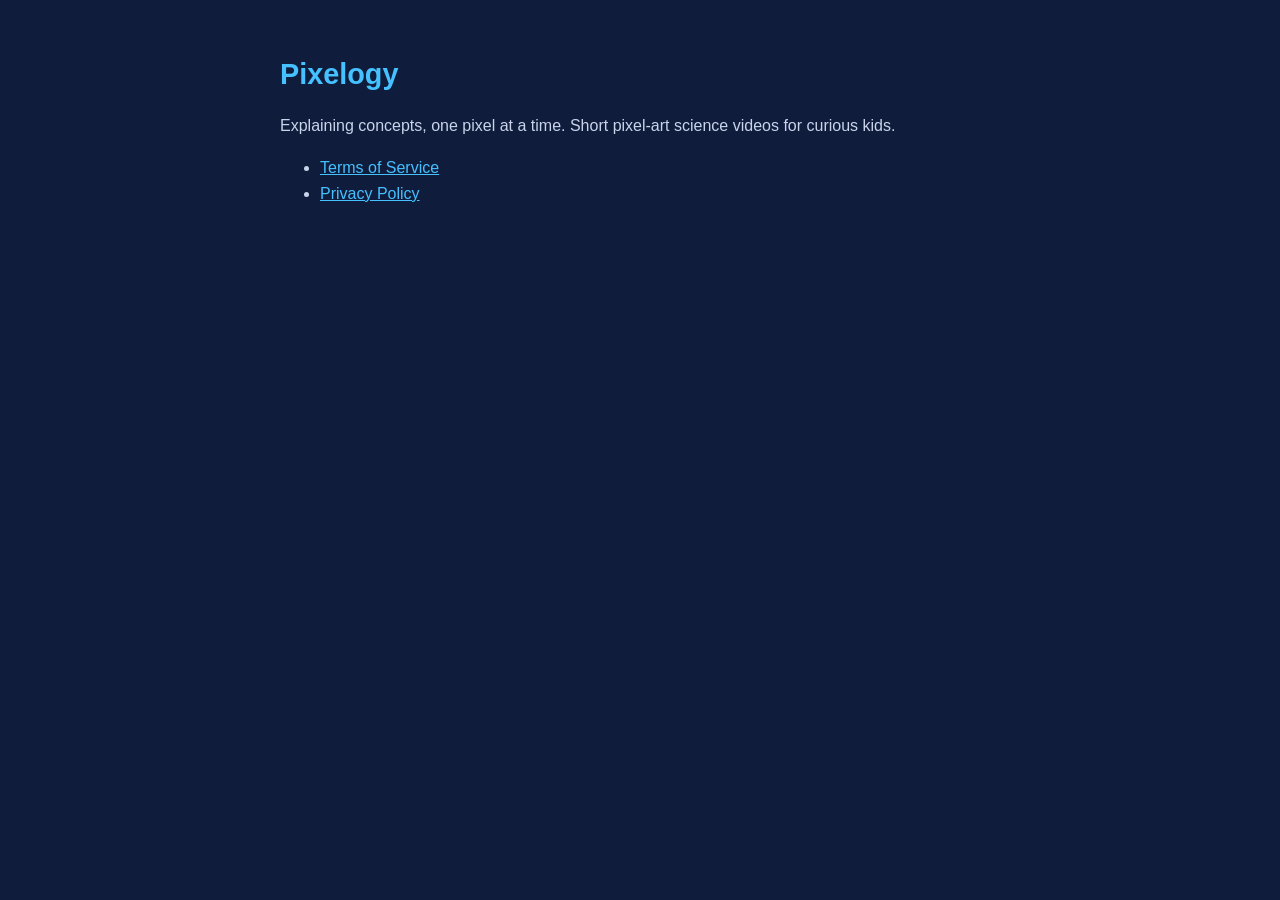
==== index.html @ db0f1daa "Pixelogy Terms of Service and Privacy Policy Co-Authored-By: Claude Opus 5.5 <noreply@anthropic.com>" ====
<!doctype html>
<html lang="en"><head><meta charset="utf-8"><meta name="viewport" content="width=device-width, initial-scale=1">
<title>Pixelogy</title><link rel="stylesheet" href="style.css"></head>
<body><main>
<h1>Pixelogy</h1>
<p>Explaining concepts, one pixel at a time. Short pixel-art science videos for curious kids.</p>
<ul><li><a href="terms.html">Terms of Service</a></li><li><a href="privacy.html">Privacy Policy</a></li></ul>
</main></body></html>
---- style.css ----
:root { color-scheme: light dark; --bg: #0F1C3C; --fg: #F2F7FF; --muted: #C9D3EA; --accent: #45C1FF; }
body { margin: 0; background: var(--bg); color: var(--fg); font: 16px/1.6 -apple-system, "Segoe UI", Roboto, sans-serif; }
main { max-width: 720px; margin: 0 auto; padding: 32px 16px 64px; }
h1 { color: var(--accent); font-size: 1.8rem; margin-bottom: 0; }
h2 { font-size: 1.15rem; margin-top: 2rem; }
p, li { color: var(--muted); }
a { color: var(--accent); }
.updated { color: var(--muted); font-size: .9rem; }
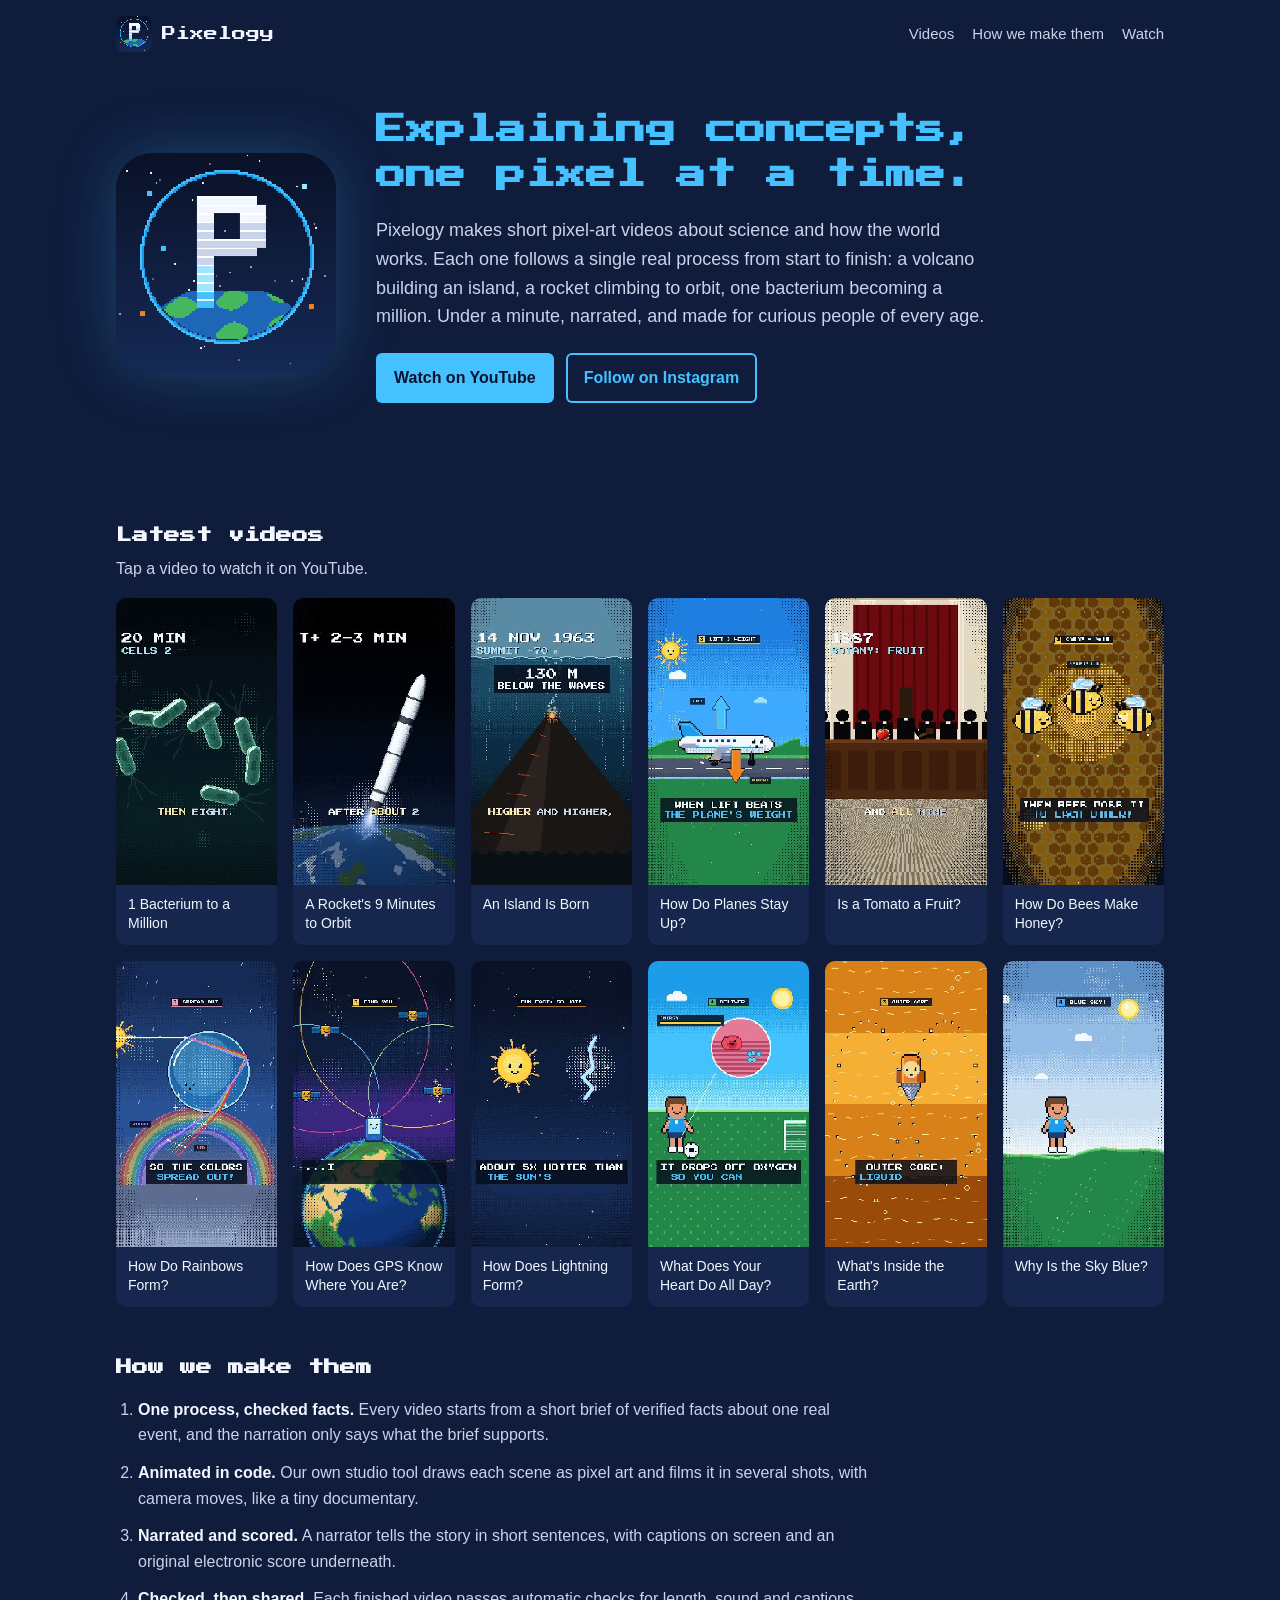
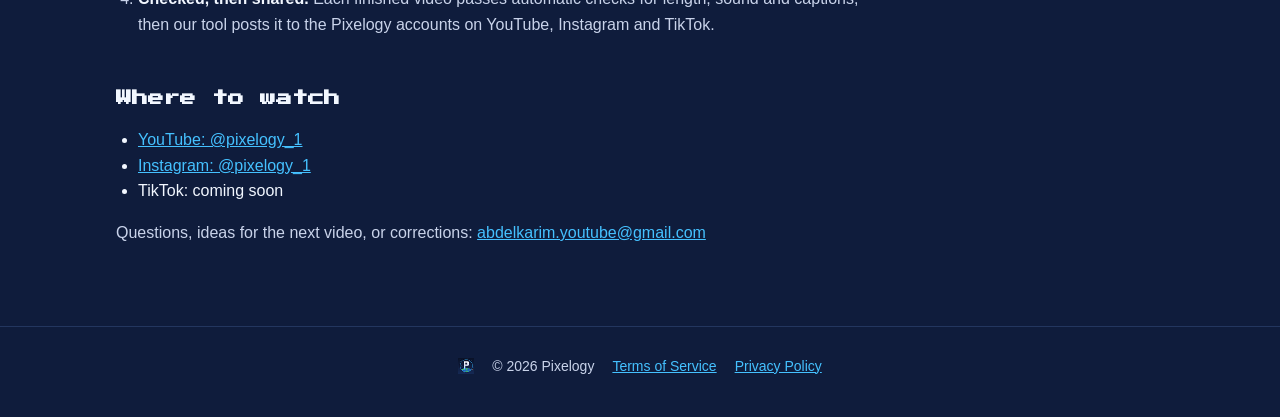
==== commit ba964027: "Full Pixelogy homepage with videos; app icon as favicon on every page Co-Authored-By: Claude Opus 5." ====
--- a/index.html
+++ b/index.html
@@ -1,8 +1,94 @@
 <!doctype html>
-<html lang="en"><head><meta charset="utf-8"><meta name="viewport" content="width=device-width, initial-scale=1">
-<title>Pixelogy</title><link rel="stylesheet" href="style.css"></head>
-<body><main>
-<h1>Pixelogy</h1>
-<p>Explaining concepts, one pixel at a time. Short pixel-art science videos for curious kids.</p>
-<ul><li><a href="terms.html">Terms of Service</a></li><li><a href="privacy.html">Privacy Policy</a></li></ul>
-</main></body></html>
+<html lang="en">
+<head>
+<meta charset="utf-8">
+<meta name="viewport" content="width=device-width, initial-scale=1">
+<title>Pixelogy</title>
+<meta name="description" content="Pixelogy explains concepts one pixel at a time: short pixel-art science videos that show a real process unfold, from an island rising out of the sea to a rocket reaching orbit.">
+<link rel="icon" href="favicon.ico" sizes="48x48">
+<link rel="icon" type="image/png" sizes="32x32" href="favicon-32.png">
+<link rel="icon" type="image/png" sizes="16x16" href="favicon-16.png">
+<link rel="apple-touch-icon" href="apple-touch-icon.png">
+<meta property="og:title" content="Pixelogy">
+<meta property="og:description" content="Explaining concepts, one pixel at a time.">
+<meta property="og:image" content="https://achedmi.github.io/pixelogy-legal/img/icon-512.png">
+<link rel="preconnect" href="https://fonts.googleapis.com">
+<link rel="preconnect" href="https://fonts.gstatic.com" crossorigin>
+<link href="https://fonts.googleapis.com/css2?family=Press+Start+2P&display=swap" rel="stylesheet">
+<link rel="stylesheet" href="style.css">
+</head>
+<body class="home">
+
+<header class="bar">
+  <a class="brand" href="./"><img src="img/icon-512.png" alt="" width="36" height="36"> Pixelogy</a>
+  <nav><a href="#videos">Videos</a><a href="#how">How we make them</a><a href="#watch">Watch</a></nav>
+</header>
+
+<section class="hero">
+  <img class="hero-icon" src="img/icon-512.png" alt="Pixelogy logo: a pixel-art letter P standing on a small planet" width="220" height="220">
+  <div>
+    <h1>Explaining concepts,<br>one pixel at a time.</h1>
+    <p class="lead">Pixelogy makes short pixel-art videos about science and how the world works. Each one follows a single
+      real process from start to finish: a volcano building an island, a rocket climbing to orbit, one bacterium becoming a million.
+      Under a minute, narrated, and made for curious people of every age.</p>
+    <p class="cta">
+      <a class="btn" href="https://www.youtube.com/@pixelogy_1">Watch on YouTube</a>
+      <a class="btn ghost" href="https://www.instagram.com/pixelogy_1/">Follow on Instagram</a>
+    </p>
+  </div>
+</section>
+
+<main>
+<section id="videos">
+  <h2>Latest videos</h2>
+  <p class="sub">Tap a video to watch it on YouTube.</p>
+  <div class="grid">
+    <a class="card" href="https://youtube.com/shorts/Mu6Yr5nCujo"><img src="img/videos/Mu6Yr5nCujo.jpg" alt="" loading="lazy"><span>1 Bacterium to a Million</span></a>
+    <a class="card" href="https://youtube.com/shorts/N99w0MsRdAw"><img src="img/videos/N99w0MsRdAw.jpg" alt="" loading="lazy"><span>A Rocket's 9 Minutes to Orbit</span></a>
+    <a class="card" href="https://youtube.com/shorts/LlFf1L_BiDs"><img src="img/videos/LlFf1L_BiDs.jpg" alt="" loading="lazy"><span>An Island Is Born</span></a>
+    <a class="card" href="https://youtube.com/shorts/ZWMvXfl6b7A"><img src="img/videos/ZWMvXfl6b7A.jpg" alt="" loading="lazy"><span>How Do Planes Stay Up?</span></a>
+    <a class="card" href="https://youtube.com/shorts/uPKyZ64xYpw"><img src="img/videos/uPKyZ64xYpw.jpg" alt="" loading="lazy"><span>Is a Tomato a Fruit?</span></a>
+    <a class="card" href="https://youtube.com/shorts/8iGvHS9BIvs"><img src="img/videos/8iGvHS9BIvs.jpg" alt="" loading="lazy"><span>How Do Bees Make Honey?</span></a>
+    <a class="card" href="https://youtube.com/shorts/9AKcnZ9T_8E"><img src="img/videos/9AKcnZ9T_8E.jpg" alt="" loading="lazy"><span>How Do Rainbows Form?</span></a>
+    <a class="card" href="https://youtube.com/shorts/a6PI0dTTP-s"><img src="img/videos/a6PI0dTTP-s.jpg" alt="" loading="lazy"><span>How Does GPS Know Where You Are?</span></a>
+    <a class="card" href="https://youtube.com/shorts/CshQLfKQYN8"><img src="img/videos/CshQLfKQYN8.jpg" alt="" loading="lazy"><span>How Does Lightning Form?</span></a>
+    <a class="card" href="https://youtube.com/shorts/HG00rkV09h8"><img src="img/videos/HG00rkV09h8.jpg" alt="" loading="lazy"><span>What Does Your Heart Do All Day?</span></a>
+    <a class="card" href="https://youtube.com/shorts/QHmWig1QD-Y"><img src="img/videos/QHmWig1QD-Y.jpg" alt="" loading="lazy"><span>What's Inside the Earth?</span></a>
+    <a class="card" href="https://youtube.com/shorts/BrEqnXkrmms"><img src="img/videos/BrEqnXkrmms.jpg" alt="" loading="lazy"><span>Why Is the Sky Blue?</span></a>
+  </div>
+</section>
+
+<section id="how">
+  <h2>How we make them</h2>
+  <ol class="steps">
+    <li><strong>One process, checked facts.</strong> Every video starts from a short brief of verified facts about one real event,
+      and the narration only says what the brief supports.</li>
+    <li><strong>Animated in code.</strong> Our own studio tool draws each scene as pixel art and films it in several shots,
+      with camera moves, like a tiny documentary.</li>
+    <li><strong>Narrated and scored.</strong> A narrator tells the story in short sentences, with captions on screen and an
+      original electronic score underneath.</li>
+    <li><strong>Checked, then shared.</strong> Each finished video passes automatic checks for length, sound and captions,
+      then our tool posts it to the Pixelogy accounts on YouTube, Instagram and TikTok.</li>
+  </ol>
+</section>
+
+<section id="watch">
+  <h2>Where to watch</h2>
+  <ul class="links">
+    <li><a href="https://www.youtube.com/@pixelogy_1">YouTube: @pixelogy_1</a></li>
+    <li><a href="https://www.instagram.com/pixelogy_1/">Instagram: @pixelogy_1</a></li>
+    <li>TikTok: coming soon</li>
+  </ul>
+  <p>Questions, ideas for the next video, or corrections: <a href="mailto:abdelkarim.youtube@gmail.com">abdelkarim.youtube@gmail.com</a></p>
+</section>
+</main>
+
+<footer>
+  <img src="favicon-32.png" alt="" width="16" height="16">
+  <span>© 2026 Pixelogy</span>
+  <a href="terms.html">Terms of Service</a>
+  <a href="privacy.html">Privacy Policy</a>
+</footer>
+
+</body>
+</html>
--- a/style.css
+++ b/style.css
@@ -1,4 +1,5 @@
-:root { color-scheme: light dark; --bg: #0F1C3C; --fg: #F2F7FF; --muted: #C9D3EA; --accent: #45C1FF; }
+:root { color-scheme: dark; --bg: #0F1C3C; --bg2: #0A1430; --card: #16264D; --fg: #F2F7FF; --muted: #C9D3EA; --accent: #45C1FF; --green: #45B35C; }
+* { box-sizing: border-box; }
 body { margin: 0; background: var(--bg); color: var(--fg); font: 16px/1.6 -apple-system, "Segoe UI", Roboto, sans-serif; }
 main { max-width: 720px; margin: 0 auto; padding: 32px 16px 64px; }
 h1 { color: var(--accent); font-size: 1.8rem; margin-bottom: 0; }
@@ -6,3 +7,46 @@
 p, li { color: var(--muted); }
 a { color: var(--accent); }
 .updated { color: var(--muted); font-size: .9rem; }
+img { image-rendering: pixelated; }
+
+/* shared header + footer */
+.bar { display: flex; align-items: center; justify-content: space-between; gap: 16px; flex-wrap: wrap;
+  max-width: 1080px; margin: 0 auto; padding: 16px; }
+.brand { display: flex; align-items: center; gap: 10px; color: var(--fg); text-decoration: none;
+  font-family: "Press Start 2P", monospace; font-size: 14px; }
+.brand img { border-radius: 8px; }
+.bar nav { display: flex; gap: 18px; flex-wrap: wrap; }
+.bar nav a { color: var(--muted); text-decoration: none; font-size: 15px; }
+.bar nav a:hover { color: var(--accent); }
+footer { display: flex; align-items: center; justify-content: center; gap: 18px; flex-wrap: wrap;
+  padding: 28px 16px 40px; border-top: 1px solid #23365F; color: var(--muted); font-size: 14px; }
+
+/* home page */
+.home main { max-width: 1080px; }
+.hero { display: flex; align-items: center; gap: 40px; max-width: 1080px; margin: 0 auto; padding: 40px 16px 24px; }
+.hero-icon { width: 220px; height: 220px; border-radius: 36px; flex: none; box-shadow: 0 0 60px rgba(69, 193, 255, .25); }
+.hero h1 { font-family: "Press Start 2P", monospace; font-size: clamp(18px, 3.2vw, 30px); line-height: 1.5; margin: 0 0 18px; }
+.lead { font-size: 18px; max-width: 620px; }
+.cta { display: flex; gap: 12px; flex-wrap: wrap; margin-top: 22px; }
+.btn { display: inline-block; padding: 12px 18px; background: var(--accent); color: var(--bg2); font-weight: 700;
+  text-decoration: none; border-radius: 6px; }
+.btn.ghost { background: transparent; color: var(--accent); box-shadow: inset 0 0 0 2px var(--accent); }
+.home h2 { font-family: "Press Start 2P", monospace; font-size: 16px; color: var(--fg); margin: 48px 0 8px; }
+.sub { margin-top: 0; }
+.grid { display: grid; grid-template-columns: repeat(auto-fill, minmax(150px, 1fr)); gap: 16px; margin-top: 16px; }
+.card { display: block; background: var(--card); border-radius: 10px; overflow: hidden; text-decoration: none; color: var(--fg);
+  transition: transform .15s; }
+.card:hover { transform: translateY(-3px); }
+.card img { display: block; width: 100%; aspect-ratio: 9 / 16; object-fit: cover; }
+.card span { display: block; padding: 10px 12px 12px; font-size: 14px; line-height: 1.35; }
+.steps { padding-left: 22px; max-width: 760px; }
+.steps li { margin-bottom: 12px; }
+.steps strong, .links li { color: var(--fg); }
+.links { padding-left: 22px; }
+
+@media (max-width: 640px) {
+  .hero { flex-direction: column; text-align: center; gap: 20px; padding-top: 16px; }
+  .hero-icon { width: 160px; height: 160px; border-radius: 28px; }
+  .cta { justify-content: center; }
+  .grid { grid-template-columns: repeat(2, 1fr); }
+}
